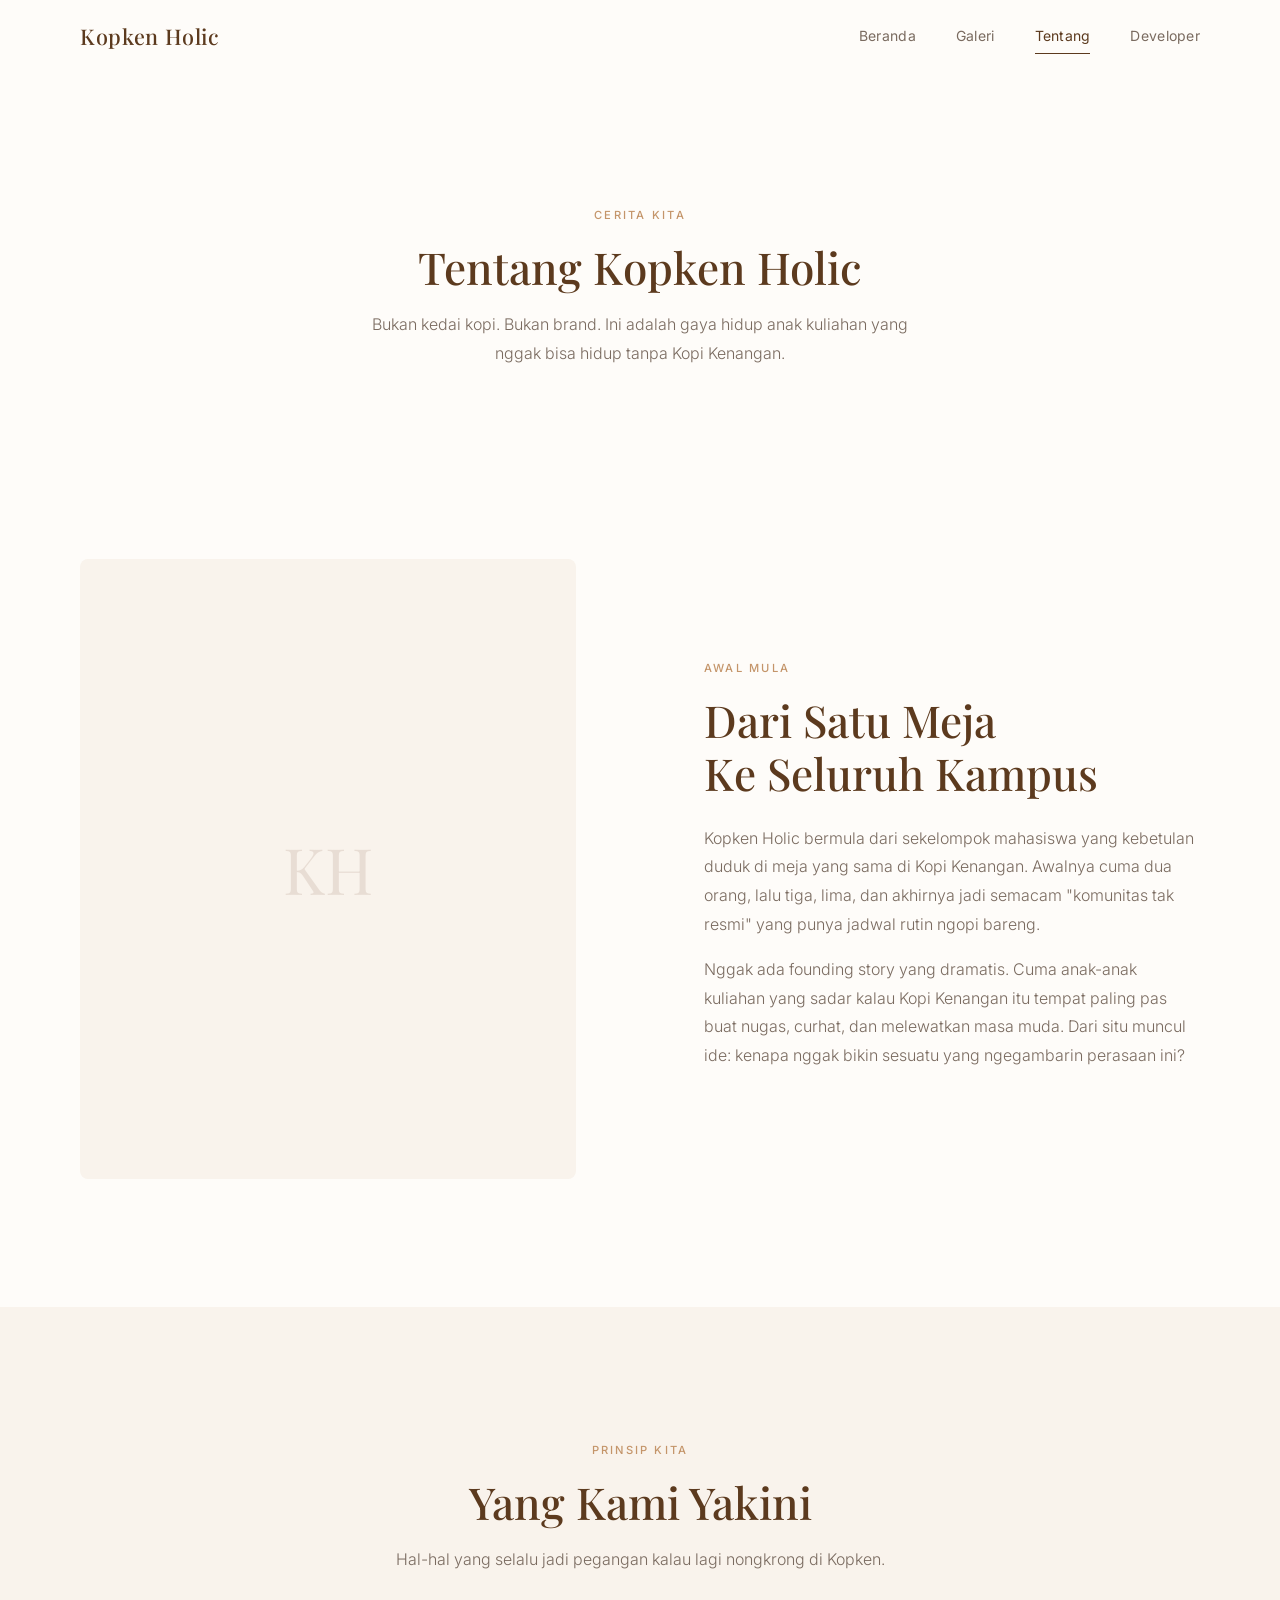
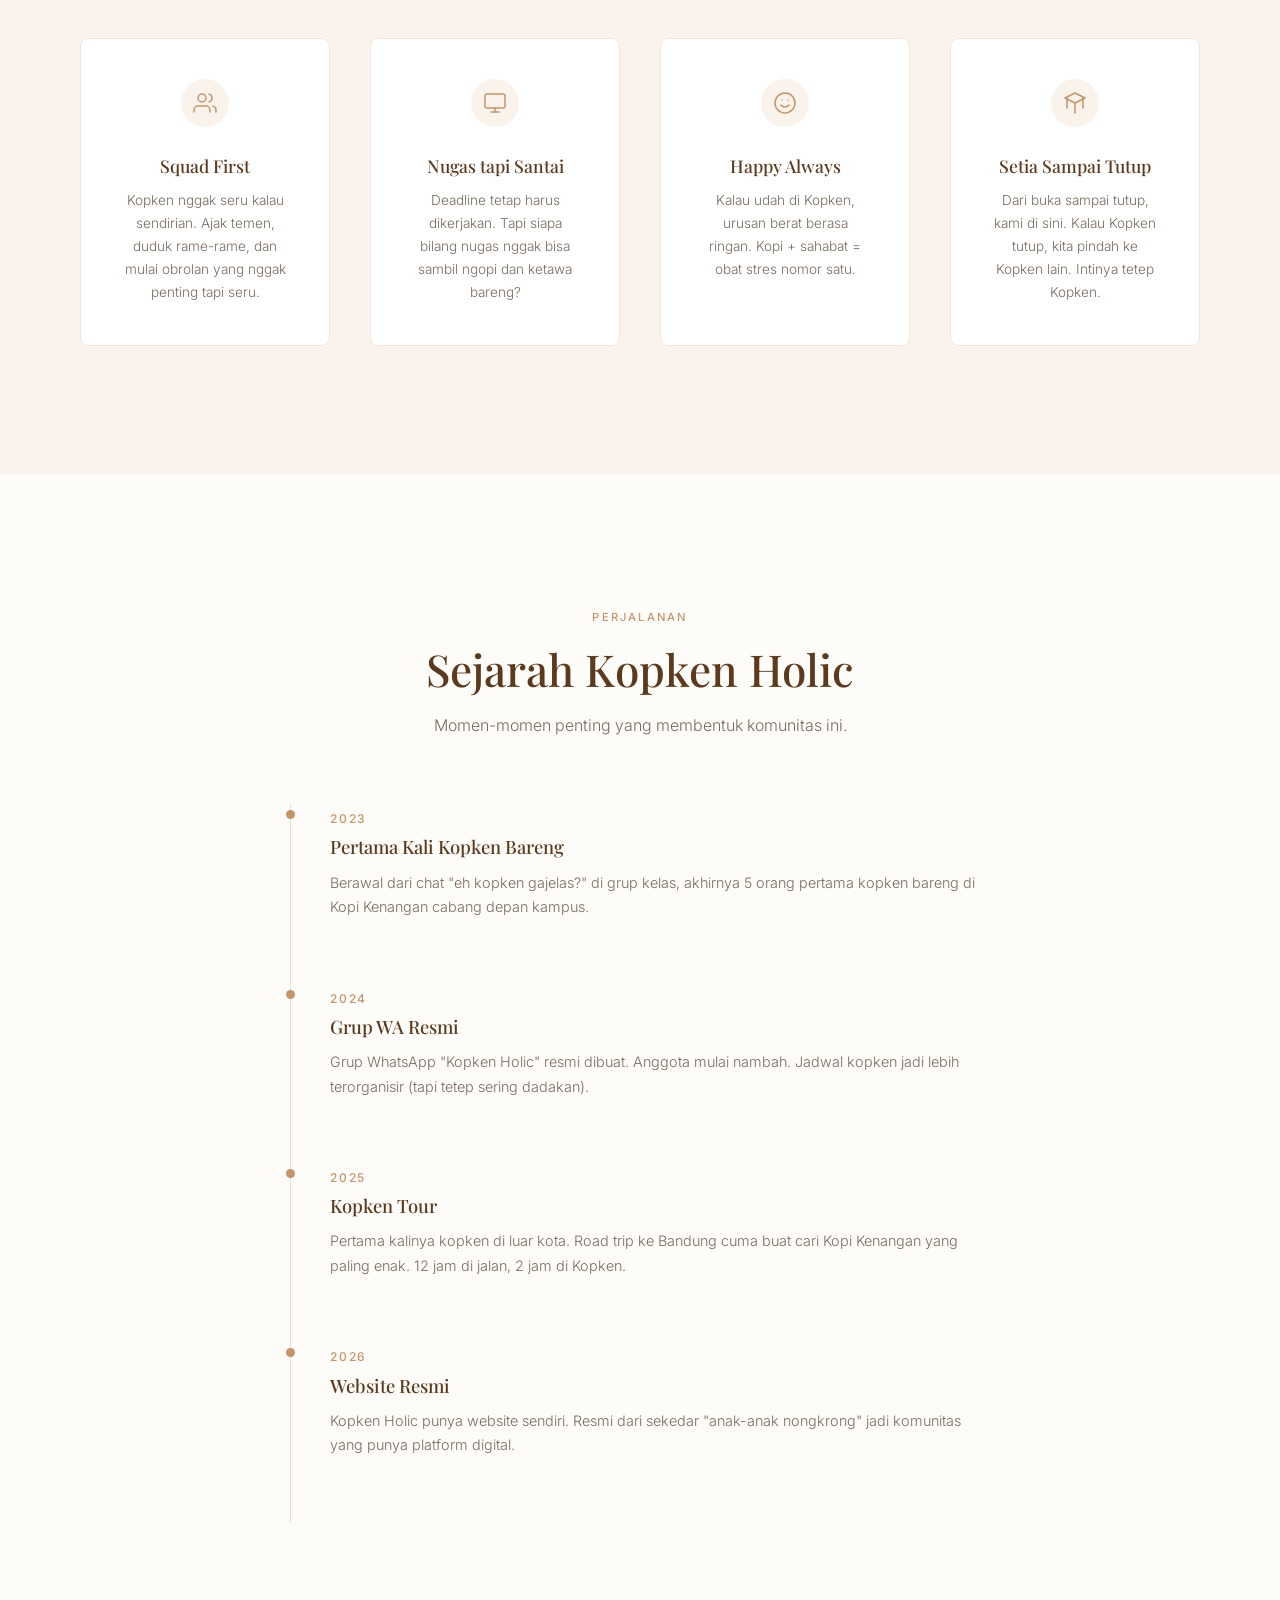
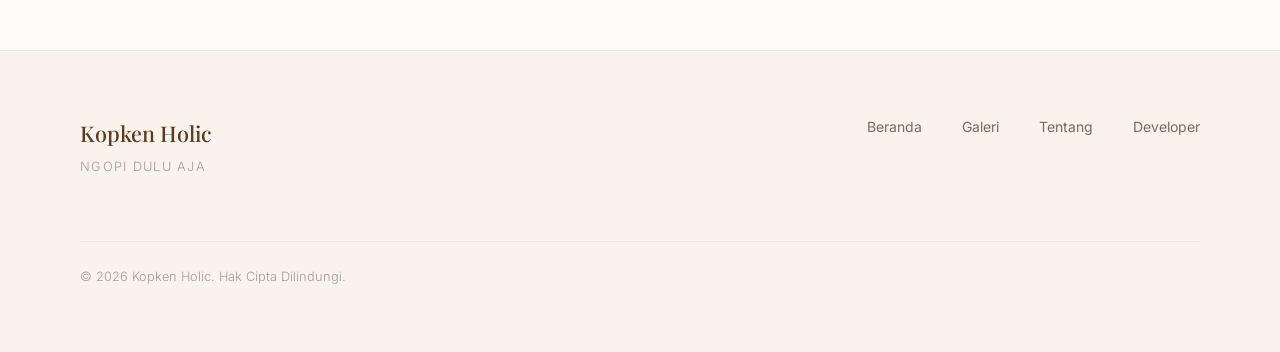
==== pages/about.html @ f73a63c1 "Masih Ksongan" ====
<!DOCTYPE html>
<html lang="id">
<head>
  <meta charset="UTF-8">
  <meta name="viewport" content="width=device-width, initial-scale=1.0">
  <title>Tentang Kami - Kopken Holic</title>
  <link rel="preconnect" href="https://fonts.googleapis.com">
  <link rel="preconnect" href="https://fonts.gstatic.com" crossorigin>
  <link href="https://fonts.googleapis.com/css2?family=Playfair+Display:ital,wght@0,400;0,500;0,600;0,700;1,400&family=Inter:wght@300;400;500;600&display=swap" rel="stylesheet">
  <link rel="stylesheet" href="../css/style.css">
</head>
<body>

  <!-- Navigation -->
  <header id="navbar" class="navbar">
    <div class="nav-container">
      <a href="../index.html" class="nav-logo">Kopken Holic</a>
      <button class="nav-toggle" id="navToggle" aria-label="Menu">
        <span></span>
        <span></span>
        <span></span>
      </button>
      <nav class="nav-menu" id="navMenu">
        <a href="../index.html" class="nav-link">Beranda</a>
        <a href="gallery.html" class="nav-link">Galeri</a>
        <a href="about.html" class="nav-link active">Tentang</a>
        <a href="developer.html" class="nav-link">Developer</a>
      </nav>
    </div>
  </header>

  <!-- Page Hero -->
  <section class="page-hero">
    <span class="section-label">Cerita Kita</span>
    <h1 class="section-title">Tentang Kopken Holic</h1>
    <p class="section-desc">Bukan kedai kopi. Bukan brand. Ini adalah gaya hidup anak kuliahan yang nggak bisa hidup tanpa Kopi Kenangan.</p>
  </section>

  <!-- About Intro -->
  <section class="section-container">
    <div class="about-intro reveal">
      <div class="about-intro-image">
        <div class="about-intro-image-placeholder">KH</div>
      </div>
      <div class="about-intro-text">
        <span class="section-label">Awal Mula</span>
        <h2 class="section-title">Dari Satu Meja<br>Ke Seluruh Kampus</h2>
        <p>Kopken Holic bermula dari sekelompok mahasiswa yang kebetulan duduk di meja yang sama di Kopi Kenangan. Awalnya cuma dua orang, lalu tiga, lima, dan akhirnya jadi semacam "komunitas tak resmi" yang punya jadwal rutin ngopi bareng.</p>
        <p>Nggak ada founding story yang dramatis. Cuma anak-anak kuliahan yang sadar kalau Kopi Kenangan itu tempat paling pas buat nugas, curhat, dan melewatkan masa muda. Dari situ muncul ide: kenapa nggak bikin sesuatu yang ngegambarin perasaan ini?</p>
      </div>
    </div>
  </section>

  <!-- Values Section -->
  <section class="section-container" style="background-color: var(--color-bg-warm); margin: 0; max-width: 100%; padding-left: 0; padding-right: 0;">
    <div style="max-width: var(--max-width); margin: 0 auto; padding: 0 var(--space-lg);">
      <div class="section-header">
        <span class="section-label">Prinsip Kita</span>
        <h2 class="section-title">Yang Kami Yakini</h2>
        <p class="section-desc">Hal-hal yang selalu jadi pegangan kalau lagi nongkrong di Kopken.</p>
      </div>
      <div class="values-grid">
        <div class="value-card reveal">
          <div class="value-card-icon">
            <svg width="24" height="24" viewBox="0 0 24 24" fill="none" stroke="currentColor" stroke-width="1.5" stroke-linecap="round" stroke-linejoin="round">
              <path d="M17 21v-2a4 4 0 0 0-4-4H5a4 4 0 0 0-4 4v2"/>
              <circle cx="9" cy="7" r="4"/>
              <path d="M23 21v-2a4 4 0 0 0-3-3.87"/>
              <path d="M16 3.13a4 4 0 0 1 0 7.75"/>
            </svg>
          </div>
          <h4>Squad First</h4>
          <p>Kopken nggak seru kalau sendirian. Ajak temen, duduk rame-rame, dan mulai obrolan yang nggak penting tapi seru.</p>
        </div>
        <div class="value-card reveal reveal-delay-1">
          <div class="value-card-icon">
            <svg width="24" height="24" viewBox="0 0 24 24" fill="none" stroke="currentColor" stroke-width="1.5" stroke-linecap="round" stroke-linejoin="round">
              <rect x="2" y="3" width="20" height="14" rx="2" ry="2"/>
              <line x1="8" y1="21" x2="16" y2="21"/>
              <line x1="12" y1="17" x2="12" y2="21"/>
            </svg>
          </div>
          <h4>Nugas tapi Santai</h4>
          <p>Deadline tetap harus dikerjakan. Tapi siapa bilang nugas nggak bisa sambil ngopi dan ketawa bareng?</p>
        </div>
        <div class="value-card reveal reveal-delay-2">
          <div class="value-card-icon">
            <svg width="24" height="24" viewBox="0 0 24 24" fill="none" stroke="currentColor" stroke-width="1.5" stroke-linecap="round" stroke-linejoin="round">
              <path d="M12 22c5.523 0 10-4.477 10-10S17.523 2 12 2 2 6.477 2 12s4.477 10 10 10z"/>
              <path d="M8 14s1.5 2 4 2 4-2 4-2"/>
              <line x1="9" y1="9" x2="9.01" y2="9"/>
              <line x1="15" y1="9" x2="15.01" y2="9"/>
            </svg>
          </div>
          <h4>Happy Always</h4>
          <p>Kalau udah di Kopken, urusan berat berasa ringan. Kopi + sahabat = obat stres nomor satu.</p>
        </div>
        <div class="value-card reveal reveal-delay-3">
          <div class="value-card-icon">
            <svg width="24" height="24" viewBox="0 0 24 24" fill="none" stroke="currentColor" stroke-width="1.5" stroke-linecap="round" stroke-linejoin="round">
              <path d="M12 2L2 7l10 5 10-5-10-5z"/>
              <path d="M12 22V12"/>
              <path d="M20 7v10"/>
              <path d="M4 7v10"/>
            </svg>
          </div>
          <h4>Setia Sampai Tutup</h4>
          <p>Dari buka sampai tutup, kami di sini. Kalau Kopken tutup, kita pindah ke Kopken lain. Intinya tetep Kopken.</p>
        </div>
      </div>
    </div>
  </section>

  <!-- Timeline Section -->
  <section class="section-container">
    <div class="section-header">
      <span class="section-label">Perjalanan</span>
      <h2 class="section-title">Sejarah Kopken Holic</h2>
      <p class="section-desc">Momen-momen penting yang membentuk komunitas ini.</p>
    </div>
    <div class="timeline">
      <div class="timeline-item reveal">
        <span class="timeline-year">2023</span>
        <h4 class="timeline-title">Pertama Kali Kopken Bareng</h4>
        <p class="timeline-desc">Berawal dari chat "eh kopken gajelas?" di grup kelas, akhirnya 5 orang pertama kopken bareng di Kopi Kenangan cabang depan kampus.</p>
      </div>
      <div class="timeline-item reveal">
        <span class="timeline-year">2024</span>
        <h4 class="timeline-title">Grup WA Resmi</h4>
        <p class="timeline-desc">Grup WhatsApp "Kopken Holic" resmi dibuat. Anggota mulai nambah. Jadwal kopken jadi lebih terorganisir (tapi tetep sering dadakan).</p>
      </div>
      <div class="timeline-item reveal">
        <span class="timeline-year">2025</span>
        <h4 class="timeline-title">Kopken Tour</h4>
        <p class="timeline-desc">Pertama kalinya kopken di luar kota. Road trip ke Bandung cuma buat cari Kopi Kenangan yang paling enak. 12 jam di jalan, 2 jam di Kopken.</p>
      </div>
      <div class="timeline-item reveal">
        <span class="timeline-year">2026</span>
        <h4 class="timeline-title">Website Resmi</h4>
        <p class="timeline-desc">Kopken Holic punya website sendiri. Resmi dari sekedar "anak-anak nongkrong" jadi komunitas yang punya platform digital.</p>
      </div>
    </div>
  </section>

  <!-- Footer -->
  <footer class="footer">
    <div class="footer-container">
      <div class="footer-top">
        <div class="footer-brand">
          <h3 class="footer-logo">Kopken Holic</h3>
          <p class="footer-tagline">Ngopi Dulu Aja</p>
        </div>
        <div class="footer-links">
          <a href="../index.html">Beranda</a>
          <a href="gallery.html">Galeri</a>
          <a href="about.html">Tentang</a>
          <a href="developer.html">Developer</a>
        </div>
      </div>
      <div class="footer-bottom">
        <p>&copy; 2026 Kopken Holic. Hak Cipta Dilindungi.</p>
      </div>
    </div>
  </footer>

  <script src="../js/main.js"></script>
</body>
</html>
---- css/style.css ----
/* ========================================
   Kopken Holic - Stylesheet
   ======================================== */

/* Reset & Base */
*, *::before, *::after {
  margin: 0;
  padding: 0;
  box-sizing: border-box;
}

:root {
  --color-bg: #FEFCF9;
  --color-bg-warm: #F9F3EC;
  --color-bg-card: #FFFFFF;
  --color-primary: #5C3A1E;
  --color-primary-light: #7A5230;
  --color-secondary: #8B6543;
  --color-accent: #C4956A;
  --color-accent-light: #D4AA82;
  --color-text: #3D2B1F;
  --color-text-light: #7A6B60;
  --color-text-muted: #A89B93;
  --color-border: #E8DDD4;
  --color-border-light: #F0E8E0;

  --font-heading: 'Playfair Display', Georgia, serif;
  --font-body: 'Inter', -apple-system, BlinkMacSystemFont, sans-serif;

  --space-xs: 0.5rem;
  --space-sm: 1rem;
  --space-md: 1.5rem;
  --space-lg: 2.5rem;
  --space-xl: 4rem;
  --space-2xl: 6rem;
  --space-3xl: 8rem;

  --max-width: 1200px;
  --nav-height: 72px;

  --transition: 0.3s cubic-bezier(0.4, 0, 0.2, 1);
}

html {
  scroll-behavior: smooth;
  font-size: 16px;
}

body {
  font-family: var(--font-body);
  background-color: var(--color-bg);
  color: var(--color-text);
  line-height: 1.7;
  overflow-x: hidden;
  -webkit-font-smoothing: antialiased;
  -moz-osx-font-smoothing: grayscale;
}

a {
  text-decoration: none;
  color: inherit;
}

img {
  max-width: 100%;
  display: block;
}

/* ========================================
   Splash Screen
   ======================================== */
.splash {
  position: fixed;
  top: 0;
  left: 0;
  width: 100%;
  height: 100%;
  background-color: var(--color-primary);
  display: flex;
  align-items: center;
  justify-content: center;
  z-index: 10000;
  transition: opacity 0.8s ease, visibility 0.8s ease;
}

.splash.hidden {
  opacity: 0;
  visibility: hidden;
  pointer-events: none;
}

.splash-content {
  text-align: center;
  color: var(--color-bg);
}

.splash-line {
  width: 60px;
  height: 1px;
  background-color: var(--color-accent);
  margin: 0 auto;
  opacity: 0;
  transform: scaleX(0);
  transition: opacity 0.6s ease 0.3s, transform 0.6s ease 0.3s;
}

.splash.animate .splash-line {
  opacity: 1;
  transform: scaleX(1);
}

.splash-title {
  font-family: var(--font-heading);
  font-size: 3rem;
  font-weight: 500;
  letter-spacing: 0.08em;
  margin: 1.5rem 0 0.5rem;
  opacity: 0;
  transform: translateY(10px);
  transition: opacity 0.6s ease 0.1s, transform 0.6s ease 0.1s;
}

.splash.animate .splash-title {
  opacity: 1;
  transform: translateY(0);
}

.splash-tagline {
  font-family: var(--font-body);
  font-size: 0.85rem;
  font-weight: 300;
  letter-spacing: 0.25em;
  text-transform: uppercase;
  color: var(--color-accent-light);
  opacity: 0;
  transition: opacity 0.6s ease 0.5s;
}

.splash.animate .splash-tagline {
  opacity: 1;
}

/* ========================================
   Navigation
   ======================================== */
.navbar {
  position: fixed;
  top: 0;
  left: 0;
  width: 100%;
  height: var(--nav-height);
  z-index: 1000;
  transition: background-color var(--transition), box-shadow var(--transition);
}

.navbar.scrolled {
  background-color: rgba(254, 252, 249, 0.95);
  backdrop-filter: blur(20px);
  -webkit-backdrop-filter: blur(20px);
  box-shadow: 0 1px 0 var(--color-border-light);
}

.nav-container {
  max-width: var(--max-width);
  margin: 0 auto;
  padding: 0 var(--space-lg);
  height: 100%;
  display: flex;
  align-items: center;
  justify-content: space-between;
}

.nav-logo {
  font-family: var(--font-heading);
  font-size: 1.35rem;
  font-weight: 500;
  color: var(--color-primary);
  letter-spacing: 0.03em;
  transition: color var(--transition);
}

.nav-menu {
  display: flex;
  align-items: center;
  gap: var(--space-lg);
}

.nav-link {
  font-size: 0.875rem;
  font-weight: 400;
  color: var(--color-text-light);
  letter-spacing: 0.02em;
  position: relative;
  padding: 0.25rem 0;
  transition: color var(--transition);
}

.nav-link::after {
  content: '';
  position: absolute;
  bottom: -2px;
  left: 0;
  width: 0;
  height: 1px;
  background-color: var(--color-primary);
  transition: width var(--transition);
}

.nav-link:hover,
.nav-link.active {
  color: var(--color-primary);
}

.nav-link:hover::after,
.nav-link.active::after {
  width: 100%;
}

.nav-toggle {
  display: none;
  flex-direction: column;
  gap: 5px;
  background: none;
  border: none;
  cursor: pointer;
  padding: 4px;
}

.nav-toggle span {
  display: block;
  width: 22px;
  height: 1.5px;
  background-color: var(--color-primary);
  transition: transform var(--transition), opacity var(--transition);
}

.nav-toggle.active span:nth-child(1) {
  transform: translateY(6.5px) rotate(45deg);
}

.nav-toggle.active span:nth-child(2) {
  opacity: 0;
}

.nav-toggle.active span:nth-child(3) {
  transform: translateY(-6.5px) rotate(-45deg);
}

/* ========================================
   Hero Section
   ======================================== */
.hero {
  min-height: 100vh;
  display: flex;
  align-items: center;
  position: relative;
  overflow: hidden;
  padding-top: var(--nav-height);
}

.hero-particles {
  position: absolute;
  inset: 0;
  pointer-events: none;
  z-index: 1;
}

.particle {
  position: absolute;
  width: 4px;
  height: 4px;
  border-radius: 50%;
  background-color: var(--color-accent);
  opacity: 0;
  animation: particleFloat 8s infinite ease-in-out;
}

.particle:nth-child(1) { left: 10%; top: 20%; animation-delay: 0s; }
.particle:nth-child(2) { left: 25%; top: 70%; animation-delay: 1.5s; }
.particle:nth-child(3) { left: 55%; top: 15%; animation-delay: 3s; }
.particle:nth-child(4) { left: 75%; top: 60%; animation-delay: 4.5s; }
.particle:nth-child(5) { left: 85%; top: 30%; animation-delay: 6s; }
.particle:nth-child(6) { left: 40%; top: 80%; animation-delay: 7.5s; }

@keyframes particleFloat {
  0%, 100% { opacity: 0; transform: translateY(0) scale(1); }
  25% { opacity: 0.4; }
  50% { opacity: 0.2; transform: translateY(-40px) scale(1.5); }
  75% { opacity: 0.4; }
}

.hero-container {
  max-width: var(--max-width);
  margin: 0 auto;
  padding: var(--space-3xl) var(--space-lg);
  position: relative;
  z-index: 2;
  display: grid;
  grid-template-columns: 1fr 1fr;
  gap: var(--space-xl);
  align-items: center;
}

.hero-content {
  position: relative;
}

.hero-badge {
  display: inline-block;
  font-size: 0.65rem;
  font-weight: 500;
  letter-spacing: 0.25em;
  text-transform: uppercase;
  color: var(--color-accent);
  border: 1px solid var(--color-accent);
  padding: 0.5rem 1.5rem;
  border-radius: 2rem;
  margin-bottom: var(--space-lg);
  opacity: 0;
  animation: heroFadeUp 0.8s ease forwards;
  animation-delay: 2.4s;
}

.hero-title {
  font-family: var(--font-heading);
  font-weight: 500;
  color: var(--color-primary);
  margin-bottom: var(--space-md);
  line-height: 1.1;
  overflow: hidden;
}

.hero-line {
  display: block;
  opacity: 0;
  transform: translateY(100%);
}

.hero-line-1 {
  font-size: clamp(2rem, 5vw, 3.5rem);
  letter-spacing: 0.02em;
  animation: heroLineUp 0.8s cubic-bezier(0.16, 1, 0.3, 1) forwards;
  animation-delay: 2.5s;
}

.hero-line-2 {
  font-size: clamp(3rem, 7vw, 5.5rem);
  letter-spacing: -0.02em;
  margin: 0.1em 0;
  animation: heroLineUp 0.8s cubic-bezier(0.16, 1, 0.3, 1) forwards;
  animation-delay: 2.7s;
}

.hero-line-2 em {
  font-style: italic;
  background: linear-gradient(135deg, var(--color-accent) 0%, var(--color-primary) 100%);
  -webkit-background-clip: text;
  -webkit-text-fill-color: transparent;
  background-clip: text;
}

.hero-line-3 {
  font-size: clamp(2rem, 5vw, 3.5rem);
  letter-spacing: 0.02em;
  animation: heroLineUp 0.8s cubic-bezier(0.16, 1, 0.3, 1) forwards;
  animation-delay: 2.9s;
}

@keyframes heroLineUp {
  to { opacity: 1; transform: translateY(0); }
}

@keyframes heroFadeUp {
  from { opacity: 0; transform: translateY(12px); }
  to { opacity: 1; transform: translateY(0); }
}

.hero-desc {
  font-size: 1rem;
  font-weight: 300;
  color: var(--color-text-light);
  max-width: 480px;
  line-height: 1.85;
  margin-bottom: var(--space-lg);
  opacity: 0;
  animation: heroFadeUp 0.8s ease forwards;
  animation-delay: 3.2s;
}

.hero-cta {
  display: flex;
  gap: var(--space-sm);
  flex-wrap: wrap;
  opacity: 0;
  animation: heroFadeUp 0.8s ease forwards;
  animation-delay: 3.4s;
}

.btn {
  display: inline-flex;
  align-items: center;
  justify-content: center;
  gap: 0.5rem;
  padding: 0.875rem 2rem;
  font-family: var(--font-body);
  font-size: 0.875rem;
  font-weight: 500;
  letter-spacing: 0.03em;
  border-radius: 4px;
  transition: all var(--transition);
  cursor: pointer;
  border: none;
}

.btn-primary {
  background-color: var(--color-primary);
  color: var(--color-bg);
}

.btn-primary:hover {
  background-color: var(--color-primary-light);
  transform: translateY(-2px);
  box-shadow: 0 8px 30px rgba(92, 58, 30, 0.2);
}

.btn-primary svg {
  transition: transform var(--transition);
}

.btn-primary:hover svg {
  transform: translateX(3px);
}

.btn-outline {
  background-color: transparent;
  color: var(--color-primary);
  border: 1px solid var(--color-border);
}

.btn-outline:hover {
  border-color: var(--color-primary);
  transform: translateY(-2px);
}

.hero-stats {
  display: flex;
  align-items: center;
  gap: var(--space-md);
  margin-top: var(--space-xl);
  padding-top: var(--space-lg);
  border-top: 1px solid var(--color-border-light);
  opacity: 0;
  animation: heroFadeUp 0.8s ease forwards;
  animation-delay: 3.6s;
}

.hero-stat {
  display: flex;
  flex-direction: column;
  gap: 0.15rem;
}

.hero-stat-number {
  font-family: var(--font-heading);
  font-size: 1.5rem;
  font-weight: 500;
  color: var(--color-primary);
}

.hero-stat-label {
  font-size: 0.7rem;
  font-weight: 400;
  color: var(--color-text-muted);
  letter-spacing: 0.05em;
  text-transform: uppercase;
}

.hero-stat-divider {
  width: 1px;
  height: 36px;
  background-color: var(--color-border);
}

/* Hero Visual */
.hero-visual {
  display: flex;
  align-items: center;
  justify-content: center;
  opacity: 0;
  animation: heroVisualIn 1.2s cubic-bezier(0.16, 1, 0.3, 1) forwards;
  animation-delay: 2.6s;
}

@keyframes heroVisualIn {
  from { opacity: 0; transform: scale(0.9) translateY(20px); }
  to { opacity: 1; transform: scale(1) translateY(0); }
}

.hero-cup-wrapper {
  position: relative;
  width: 100%;
  max-width: 340px;
}

.hero-cup-glow {
  position: absolute;
  top: 50%;
  left: 50%;
  width: 280px;
  height: 280px;
  transform: translate(-50%, -50%);
  border-radius: 50%;
  background: radial-gradient(circle, rgba(196, 149, 106, 0.15) 0%, transparent 70%);
  animation: glowPulse 4s ease-in-out infinite;
}

@keyframes glowPulse {
  0%, 100% { transform: translate(-50%, -50%) scale(1); opacity: 0.6; }
  50% { transform: translate(-50%, -50%) scale(1.1); opacity: 1; }
}

.hero-cup-svg {
  width: 100%;
  height: auto;
  position: relative;
  z-index: 2;
  filter: drop-shadow(0 20px 40px rgba(92, 58, 30, 0.1));
}

.hero-cup-ring {
  position: absolute;
  bottom: 8%;
  left: 50%;
  transform: translateX(-50%);
  width: 200px;
  height: 12px;
  border-radius: 50%;
  background: radial-gradient(ellipse, rgba(92, 58, 30, 0.08) 0%, transparent 70%);
}

/* Steam Animation */
.steam {
  animation: steamRise 3s ease-in-out infinite;
}

.steam-1 { animation-delay: 0s; }
.steam-2 { animation-delay: 0.8s; }
.steam-3 { animation-delay: 1.6s; }

@keyframes steamRise {
  0% { opacity: 0; transform: translateY(0); }
  30% { opacity: 0.35; }
  60% { opacity: 0.15; }
  100% { opacity: 0; transform: translateY(-25px); }
}

/* Scroll Indicator */
.hero-scroll {
  position: absolute;
  bottom: 2.5rem;
  left: 50%;
  transform: translateX(-50%);
  display: flex;
  flex-direction: column;
  align-items: center;
  gap: 0.5rem;
  z-index: 3;
  opacity: 0;
  animation: heroFadeUp 0.8s ease forwards;
  animation-delay: 4s;
}

.hero-scroll span {
  font-size: 0.65rem;
  font-weight: 400;
  letter-spacing: 0.2em;
  text-transform: uppercase;
  color: var(--color-text-muted);
}

.hero-scroll-line {
  width: 1px;
  height: 40px;
  background: linear-gradient(to bottom, var(--color-accent), transparent);
  animation: scrollBounce 2s ease-in-out infinite;
}

@keyframes scrollBounce {
  0%, 100% { transform: scaleY(1); opacity: 1; }
  50% { transform: scaleY(0.5); opacity: 0.4; }
}

/* ========================================
   Section Commons
   ======================================== */
.section-container {
  max-width: var(--max-width);
  margin: 0 auto;
  padding: var(--space-3xl) var(--space-lg);
}

.section-header {
  text-align: center;
  max-width: 600px;
  margin: 0 auto var(--space-xl);
}

.section-label {
  display: inline-block;
  font-size: 0.7rem;
  font-weight: 500;
  letter-spacing: 0.2em;
  text-transform: uppercase;
  color: var(--color-accent);
  margin-bottom: var(--space-sm);
}

.section-title {
  font-family: var(--font-heading);
  font-size: clamp(1.75rem, 4vw, 2.75rem);
  font-weight: 500;
  color: var(--color-primary);
  line-height: 1.2;
  margin-bottom: var(--space-sm);
}

.section-desc {
  font-size: 1rem;
  font-weight: 300;
  color: var(--color-text-light);
  line-height: 1.8;
}

/* ========================================
   Signature Menu Section
   ======================================== */
.signature {
  background-color: var(--color-bg-warm);
}

.menu-grid {
  display: grid;
  grid-template-columns: repeat(3, 1fr);
  gap: var(--space-lg);
}

.menu-card {
  background-color: var(--color-bg-card);
  border: 1px solid var(--color-border-light);
  border-radius: 8px;
  padding: var(--space-lg);
  position: relative;
  transition: transform var(--transition), box-shadow var(--transition);
}

.menu-card:hover {
  transform: translateY(-4px);
  box-shadow: 0 20px 60px rgba(92, 58, 30, 0.08);
}

.menu-card-number {
  font-family: var(--font-heading);
  font-size: 3rem;
  font-weight: 500;
  color: var(--color-border-light);
  line-height: 1;
  margin-bottom: var(--space-md);
}

.menu-card-icon {
  color: var(--color-accent);
  margin-bottom: var(--space-md);
}

.menu-card-name {
  font-family: var(--font-heading);
  font-size: 1.35rem;
  font-weight: 500;
  color: var(--color-primary);
  margin-bottom: var(--space-xs);
}

.menu-card-desc {
  font-size: 0.9rem;
  font-weight: 300;
  color: var(--color-text-light);
  line-height: 1.7;
  margin-bottom: var(--space-md);
}

.menu-card-price {
  font-size: 0.95rem;
  font-weight: 500;
  color: var(--color-accent);
  letter-spacing: 0.02em;
}

/* ========================================
   Experience Section
   ======================================== */
.experience-grid {
  display: grid;
  grid-template-columns: 1fr 1fr;
  gap: var(--space-3xl);
  align-items: center;
}

.experience-text .section-label,
.experience-text .section-title {
  text-align: left;
}

.experience-text .section-title {
  margin-bottom: var(--space-md);
}

.experience-text .section-desc {
  font-size: 1rem;
  color: var(--color-text-light);
  line-height: 1.8;
}

.experience-features {
  display: flex;
  flex-direction: column;
  gap: var(--space-lg);
}

.feature-item {
  display: flex;
  gap: var(--space-md);
  align-items: flex-start;
}

.feature-number {
  font-family: var(--font-heading);
  font-size: 1.5rem;
  font-weight: 500;
  color: var(--color-accent);
  min-width: 40px;
  line-height: 1.5;
}

.feature-title {
  font-family: var(--font-heading);
  font-size: 1.1rem;
  font-weight: 500;
  color: var(--color-primary);
  margin-bottom: 0.25rem;
}

.feature-desc {
  font-size: 0.875rem;
  font-weight: 300;
  color: var(--color-text-light);
  line-height: 1.7;
}

/* ========================================
   Quote Section
   ======================================== */
.quote-section {
  background-color: var(--color-primary);
  color: var(--color-bg);
}

.quote {
  text-align: center;
  position: relative;
}

.quote-mark {
  font-family: var(--font-heading);
  font-size: 6rem;
  line-height: 1;
  color: var(--color-accent);
  opacity: 0.4;
  margin-bottom: -2rem;
}

.quote-text {
  font-family: var(--font-heading);
  font-size: clamp(1.25rem, 3vw, 1.75rem);
  font-weight: 400;
  font-style: italic;
  line-height: 1.6;
  color: var(--color-bg);
}

/* ========================================
   Footer
   ======================================== */
.footer {
  background-color: var(--color-bg-warm);
  border-top: 1px solid var(--color-border-light);
}

.footer-container {
  max-width: var(--max-width);
  margin: 0 auto;
  padding: var(--space-xl) var(--space-lg);
}

.footer-top {
  display: flex;
  justify-content: space-between;
  align-items: flex-start;
  margin-bottom: var(--space-xl);
}

.footer-logo {
  font-family: var(--font-heading);
  font-size: 1.35rem;
  font-weight: 500;
  color: var(--color-primary);
  margin-bottom: 0.25rem;
}

.footer-tagline {
  font-size: 0.8rem;
  font-weight: 300;
  color: var(--color-text-muted);
  letter-spacing: 0.1em;
  text-transform: uppercase;
}

.footer-links {
  display: flex;
  gap: var(--space-lg);
}

.footer-links a {
  font-size: 0.875rem;
  font-weight: 400;
  color: var(--color-text-light);
  transition: color var(--transition);
}

.footer-links a:hover {
  color: var(--color-primary);
}

.footer-bottom {
  padding-top: var(--space-md);
  border-top: 1px solid var(--color-border-light);
}

.footer-bottom p {
  font-size: 0.8rem;
  color: var(--color-text-muted);
  font-weight: 300;
}

/* ========================================
   Scroll Animations
   ======================================== */
.reveal {
  opacity: 0;
  transform: translateY(30px);
  transition: opacity 0.7s ease, transform 0.7s ease;
}

.reveal.visible {
  opacity: 1;
  transform: translateY(0);
}

.reveal-delay-1 { transition-delay: 0.1s; }
.reveal-delay-2 { transition-delay: 0.2s; }
.reveal-delay-3 { transition-delay: 0.3s; }

/* ========================================
   About Page
   ======================================== */
.page-hero {
  padding: calc(var(--nav-height) + var(--space-3xl)) var(--space-lg) var(--space-xl);
  text-align: center;
}

.page-hero .section-label {
  margin-bottom: var(--space-sm);
}

.page-hero .section-title {
  margin-bottom: var(--space-sm);
}

.page-hero .section-desc {
  max-width: 560px;
  margin: 0 auto;
}

.about-intro {
  display: grid;
  grid-template-columns: 1fr 1fr;
  gap: var(--space-3xl);
  align-items: center;
}

.about-intro-image {
  aspect-ratio: 4/5;
  background-color: var(--color-bg-warm);
  border-radius: 8px;
  overflow: hidden;
  position: relative;
}

.about-intro-image-placeholder {
  width: 100%;
  height: 100%;
  display: flex;
  align-items: center;
  justify-content: center;
  font-family: var(--font-heading);
  font-size: 4rem;
  color: var(--color-border);
}

.about-intro-text .section-label {
  text-align: left;
}

.about-intro-text .section-title {
  text-align: left;
  margin-bottom: var(--space-md);
}

.about-intro-text p {
  font-size: 1rem;
  font-weight: 300;
  color: var(--color-text-light);
  line-height: 1.8;
  margin-bottom: var(--space-sm);
}

.values-grid {
  display: grid;
  grid-template-columns: repeat(4, 1fr);
  gap: var(--space-lg);
}

.value-card {
  text-align: center;
  padding: var(--space-lg);
  border: 1px solid var(--color-border-light);
  border-radius: 8px;
  background-color: var(--color-bg-card);
}

.value-card-icon {
  width: 48px;
  height: 48px;
  margin: 0 auto var(--space-md);
  display: flex;
  align-items: center;
  justify-content: center;
  border-radius: 50%;
  background-color: var(--color-bg-warm);
  color: var(--color-accent);
}

.value-card h4 {
  font-family: var(--font-heading);
  font-size: 1.1rem;
  font-weight: 500;
  color: var(--color-primary);
  margin-bottom: 0.5rem;
}

.value-card p {
  font-size: 0.85rem;
  font-weight: 300;
  color: var(--color-text-light);
  line-height: 1.7;
}

.timeline {
  max-width: 700px;
  margin: 0 auto;
  position: relative;
}

.timeline::before {
  content: '';
  position: absolute;
  left: 0;
  top: 0;
  bottom: 0;
  width: 1px;
  background-color: var(--color-border);
}

.timeline-item {
  padding-left: var(--space-lg);
  padding-bottom: var(--space-xl);
  position: relative;
}

.timeline-item::before {
  content: '';
  position: absolute;
  left: -4px;
  top: 6px;
  width: 9px;
  height: 9px;
  border-radius: 50%;
  background-color: var(--color-accent);
}

.timeline-year {
  font-size: 0.75rem;
  font-weight: 500;
  letter-spacing: 0.15em;
  text-transform: uppercase;
  color: var(--color-accent);
  margin-bottom: 0.5rem;
}

.timeline-title {
  font-family: var(--font-heading);
  font-size: 1.15rem;
  font-weight: 500;
  color: var(--color-primary);
  margin-bottom: 0.5rem;
}

.timeline-desc {
  font-size: 0.9rem;
  font-weight: 300;
  color: var(--color-text-light);
  line-height: 1.7;
}

/* ========================================
   Gallery Page
   ======================================== */
.gallery-filter {
  display: flex;
  justify-content: center;
  gap: var(--space-xs);
  margin-bottom: var(--space-xl);
  flex-wrap: wrap;
}

.filter-btn {
  padding: 0.5rem 1.5rem;
  font-family: var(--font-body);
  font-size: 0.8rem;
  font-weight: 400;
  color: var(--color-text-light);
  background: none;
  border: 1px solid var(--color-border);
  border-radius: 2rem;
  cursor: pointer;
  transition: all var(--transition);
  letter-spacing: 0.02em;
}

.filter-btn:hover,
.filter-btn.active {
  background-color: var(--color-primary);
  color: var(--color-bg);
  border-color: var(--color-primary);
}

.gallery-grid {
  display: grid;
  grid-template-columns: repeat(3, 1fr);
  gap: var(--space-md);
}

.gallery-item {
  aspect-ratio: 1;
  border-radius: 8px;
  overflow: hidden;
  position: relative;
  background-color: var(--color-bg-warm);
  cursor: pointer;
  transition: transform var(--transition);
}

.gallery-item:hover {
  transform: scale(1.02);
}

.gallery-item-placeholder {
  width: 100%;
  height: 100%;
  display: flex;
  flex-direction: column;
  align-items: center;
  justify-content: center;
  gap: 0.5rem;
  color: var(--color-border);
  font-size: 0.8rem;
  font-weight: 300;
  letter-spacing: 0.05em;
}

.gallery-item-placeholder svg {
  width: 32px;
  height: 32px;
  opacity: 0.5;
}

.gallery-item-overlay {
  position: absolute;
  bottom: 0;
  left: 0;
  right: 0;
  padding: var(--space-md);
  background: linear-gradient(transparent, rgba(61, 43, 31, 0.85));
  color: var(--color-bg);
  transform: translateY(100%);
  transition: transform var(--transition);
}

.gallery-item:hover .gallery-item-overlay {
  transform: translateY(0);
}

.gallery-item-overlay h4 {
  font-family: var(--font-heading);
  font-size: 1rem;
  font-weight: 500;
  margin-bottom: 0.25rem;
}

.gallery-item-overlay p {
  font-size: 0.8rem;
  font-weight: 300;
  opacity: 0.8;
}

/* ========================================
   Developer Page
   ======================================== */
.dev-profile {
  display: grid;
  grid-template-columns: 300px 1fr;
  gap: var(--space-3xl);
  align-items: start;
}

.dev-avatar {
  aspect-ratio: 1;
  border-radius: 8px;
  overflow: hidden;
  background-color: var(--color-bg-warm);
  position: relative;
}

.dev-avatar-placeholder {
  width: 100%;
  height: 100%;
  display: flex;
  flex-direction: column;
  align-items: center;
  justify-content: center;
  gap: 0.5rem;
  color: var(--color-border);
}

.dev-avatar-placeholder svg {
  width: 64px;
  height: 64px;
  opacity: 0.4;
}

.dev-avatar-placeholder span {
  font-size: 0.8rem;
  font-weight: 300;
}

.dev-info {
  padding-top: var(--space-sm);
}

.dev-name {
  font-family: var(--font-heading);
  font-size: 2rem;
  font-weight: 500;
  color: var(--color-primary);
  margin-bottom: 0.25rem;
}

.dev-role {
  font-size: 0.85rem;
  font-weight: 400;
  color: var(--color-accent);
  letter-spacing: 0.08em;
  text-transform: uppercase;
  margin-bottom: var(--space-md);
}

.dev-bio {
  font-size: 1rem;
  font-weight: 300;
  color: var(--color-text-light);
  line-height: 1.8;
  margin-bottom: var(--space-lg);
}

.dev-stats {
  display: grid;
  grid-template-columns: repeat(3, 1fr);
  gap: var(--space-md);
  margin-bottom: var(--space-lg);
  padding: var(--space-lg);
  background-color: var(--color-bg-warm);
  border-radius: 8px;
}

.stat-item {
  text-align: center;
}

.stat-value {
  font-family: var(--font-heading);
  font-size: 1.75rem;
  font-weight: 500;
  color: var(--color-primary);
  margin-bottom: 0.25rem;
}

.stat-label {
  font-size: 0.75rem;
  font-weight: 400;
  color: var(--color-text-muted);
  letter-spacing: 0.08em;
  text-transform: uppercase;
}

.dev-links {
  display: flex;
  gap: var(--space-sm);
}

.dev-link {
  display: inline-flex;
  align-items: center;
  gap: 0.5rem;
  padding: 0.625rem 1.25rem;
  font-size: 0.8rem;
  font-weight: 400;
  color: var(--color-text-light);
  border: 1px solid var(--color-border);
  border-radius: 4px;
  transition: all var(--transition);
}

.dev-link:hover {
  border-color: var(--color-primary);
  color: var(--color-primary);
}

.dev-link svg {
  width: 16px;
  height: 16px;
}

.dev-skills {
  margin-top: var(--space-xl);
}

.dev-skills h3 {
  font-family: var(--font-heading);
  font-size: 1.25rem;
  font-weight: 500;
  color: var(--color-primary);
  margin-bottom: var(--space-md);
}

.skills-grid {
  display: grid;
  grid-template-columns: repeat(2, 1fr);
  gap: var(--space-sm);
}

.skill-item {
  display: flex;
  align-items: center;
  gap: 0.75rem;
  padding: 0.75rem 1rem;
  background-color: var(--color-bg-warm);
  border-radius: 4px;
  font-size: 0.875rem;
  color: var(--color-text);
}

.skill-dot {
  width: 6px;
  height: 6px;
  border-radius: 50%;
  background-color: var(--color-accent);
  flex-shrink: 0;
}

/* ========================================
   Responsive Design
   ======================================== */
@media (max-width: 1024px) {
  .hero-container {
    gap: var(--space-lg);
  }

  .hero-cup-wrapper {
    max-width: 280px;
  }

  .menu-grid {
    grid-template-columns: repeat(2, 1fr);
  }

  .experience-grid {
    gap: var(--space-xl);
  }

  .values-grid {
    grid-template-columns: repeat(2, 1fr);
  }

  .gallery-grid {
    grid-template-columns: repeat(2, 1fr);
  }

  .dev-profile {
    grid-template-columns: 240px 1fr;
    gap: var(--space-xl);
  }
}

@media (max-width: 768px) {
  :root {
    --space-lg: 2rem;
    --space-xl: 3rem;
    --space-2xl: 4rem;
    --space-3xl: 5rem;
  }

  .nav-toggle {
    display: flex;
  }

  .nav-menu {
    position: fixed;
    top: var(--nav-height);
    left: 0;
    width: 100%;
    background-color: var(--color-bg);
    flex-direction: column;
    padding: var(--space-lg);
    gap: 0;
    border-bottom: 1px solid var(--color-border-light);
    transform: translateY(-100%);
    opacity: 0;
    visibility: hidden;
    transition: transform var(--transition), opacity var(--transition), visibility var(--transition);
  }

  .nav-menu.open {
    transform: translateY(0);
    opacity: 1;
    visibility: visible;
  }

  .nav-link {
    display: block;
    padding: 0.75rem 0;
    border-bottom: 1px solid var(--color-border-light);
    width: 100%;
  }

  .nav-link::after {
    display: none;
  }

  .hero-container {
    grid-template-columns: 1fr;
    text-align: center;
    padding-top: var(--space-xl);
    padding-bottom: var(--space-xl);
    gap: var(--space-xl);
  }

  .hero-content {
    order: 2;
  }

  .hero-visual {
    order: 1;
  }

  .hero-cup-wrapper {
    max-width: 220px;
  }

  .hero-desc {
    margin-left: auto;
    margin-right: auto;
  }

  .hero-cta {
    justify-content: center;
  }

  .hero-stats {
    justify-content: center;
  }

  .hero-scroll {
    display: none;
  }

  .menu-grid {
    grid-template-columns: 1fr;
  }

  .experience-grid {
    grid-template-columns: 1fr;
    gap: var(--space-xl);
  }

  .experience-text .section-label,
  .experience-text .section-title {
    text-align: center;
  }

  .experience-text .section-desc {
    text-align: center;
  }

  .values-grid {
    grid-template-columns: 1fr;
  }

  .about-intro {
    grid-template-columns: 1fr;
    gap: var(--space-xl);
  }

  .about-intro-text .section-label,
  .about-intro-text .section-title {
    text-align: center;
  }

  .about-intro-text p {
    text-align: center;
  }

  .gallery-grid {
    grid-template-columns: repeat(2, 1fr);
    gap: var(--space-sm);
  }

  .dev-profile {
    grid-template-columns: 1fr;
    gap: var(--space-xl);
    text-align: center;
  }

  .dev-avatar {
    max-width: 200px;
    margin: 0 auto;
  }

  .dev-links {
    justify-content: center;
    flex-wrap: wrap;
  }

  .dev-skills {
    text-align: left;
  }

  .footer-top {
    flex-direction: column;
    gap: var(--space-lg);
    align-items: center;
    text-align: center;
  }

  .footer-links {
    flex-wrap: wrap;
    justify-content: center;
    gap: var(--space-md);
  }

  .footer-bottom {
    text-align: center;
  }
}

@media (max-width: 480px) {
  :root {
    --space-lg: 1.5rem;
    --space-xl: 2.5rem;
    --space-3xl: 4rem;
  }

  .hero-cup-wrapper {
    max-width: 180px;
  }

  .hero-stats {
    flex-direction: column;
    gap: var(--space-sm);
  }

  .hero-stat-divider {
    width: 36px;
    height: 1px;
  }

  .hero-cta {
    flex-direction: column;
  }

  .btn {
    width: 100%;
    text-align: center;
  }

  .gallery-grid {
    grid-template-columns: 1fr;
  }

  .dev-stats {
    grid-template-columns: 1fr;
    gap: var(--space-sm);
  }

  .skills-grid {
    grid-template-columns: 1fr;
  }
}
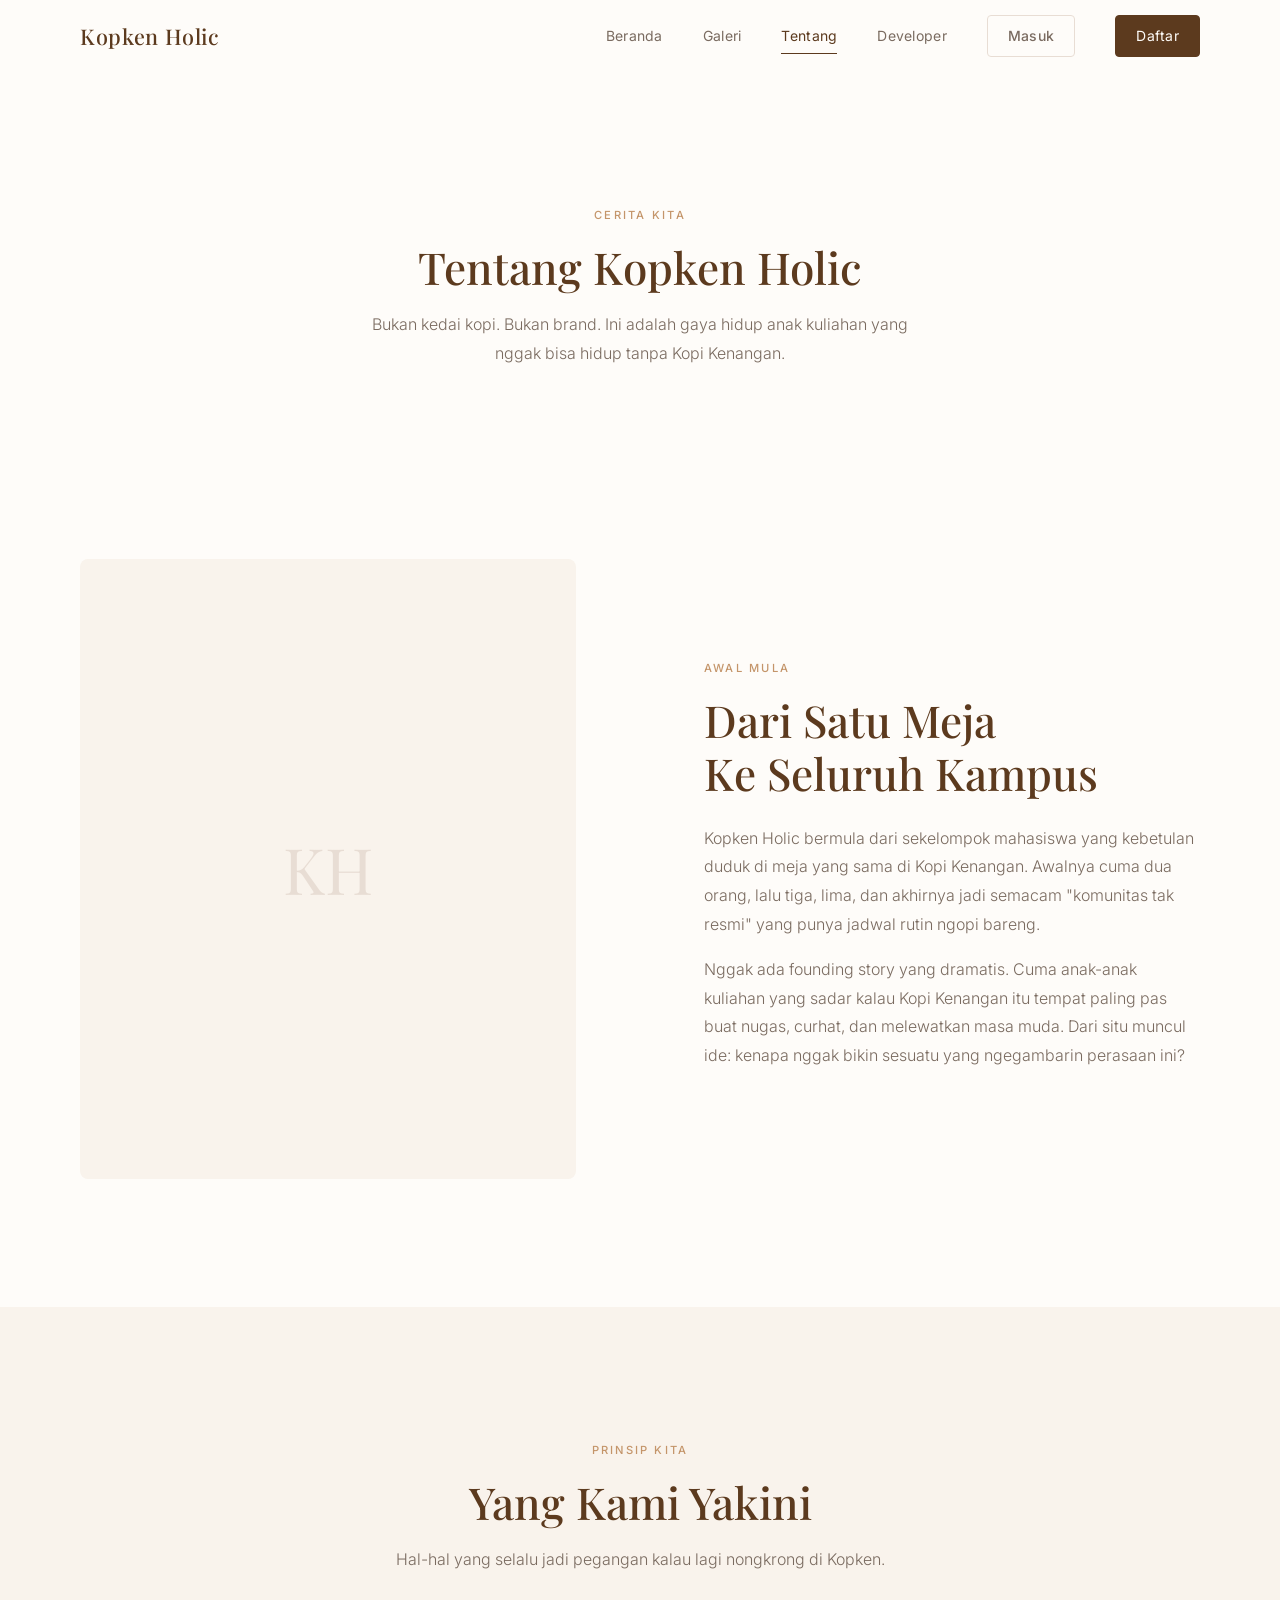
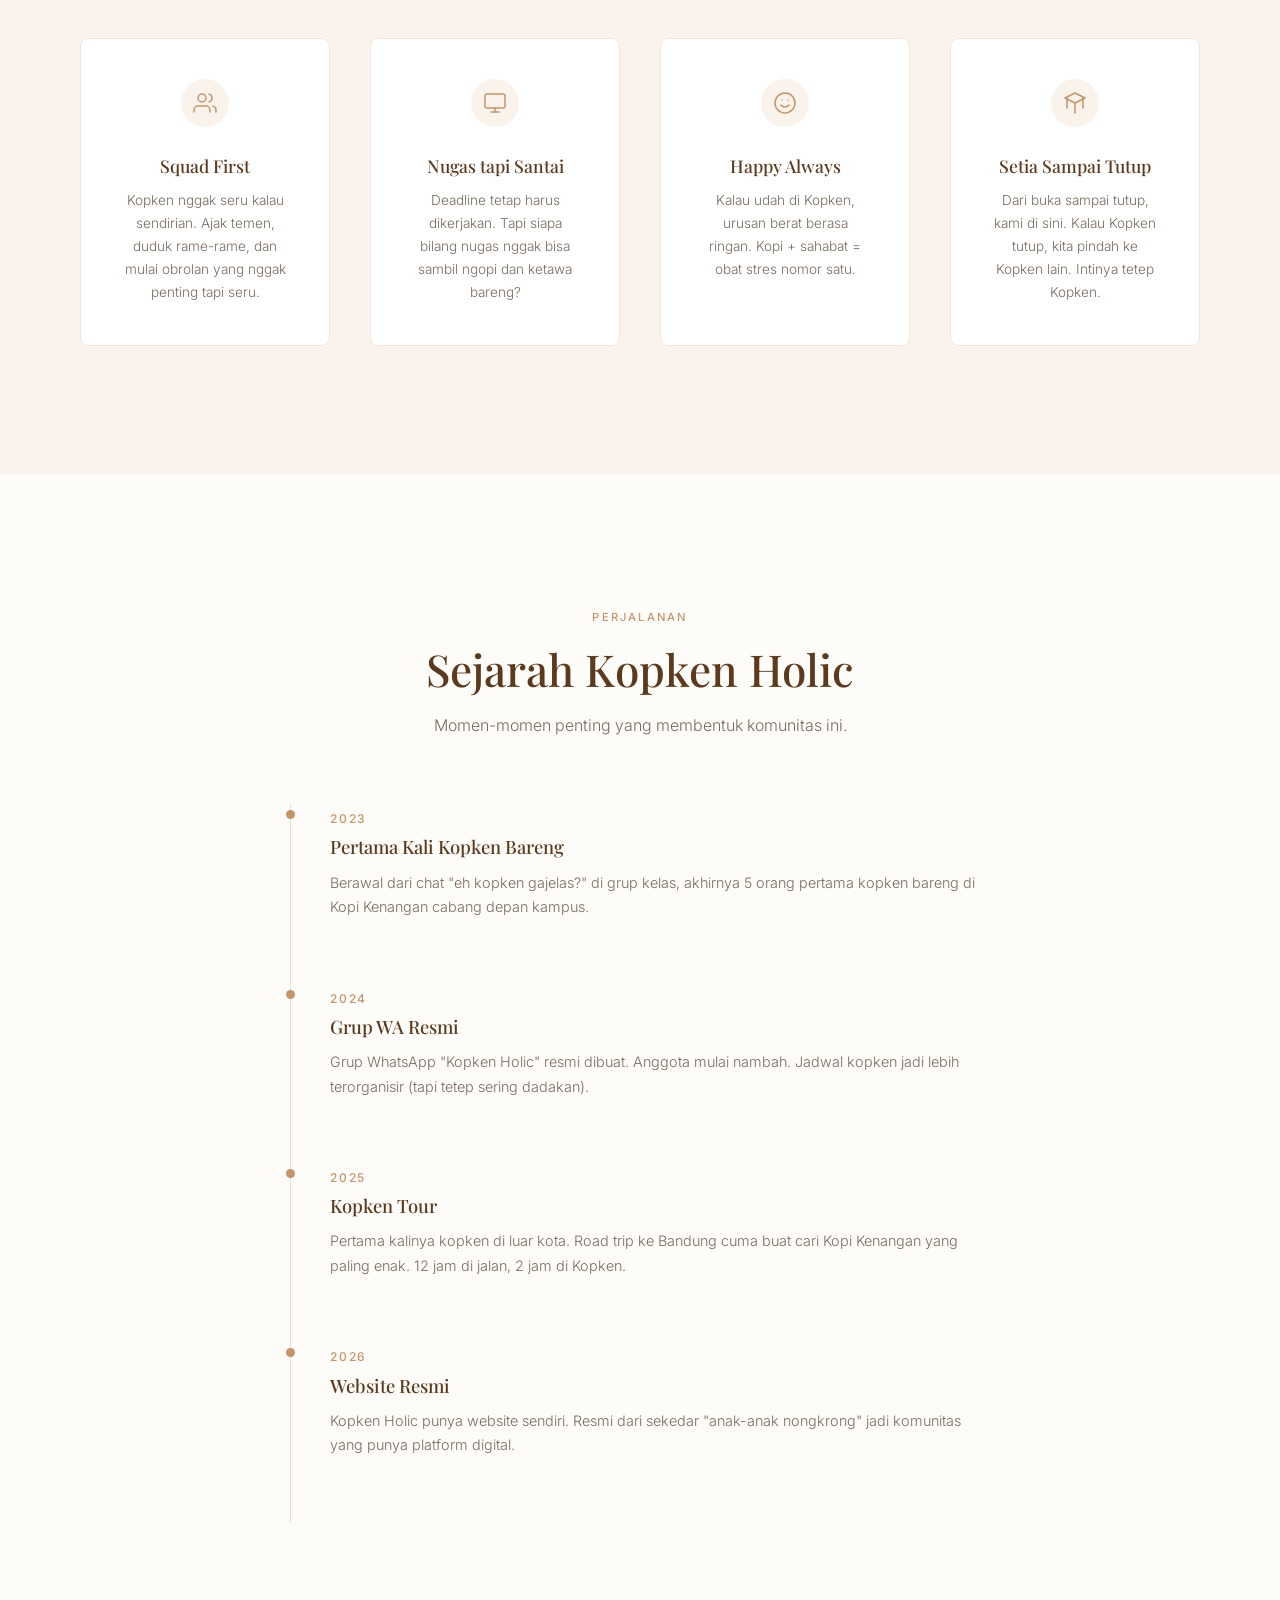
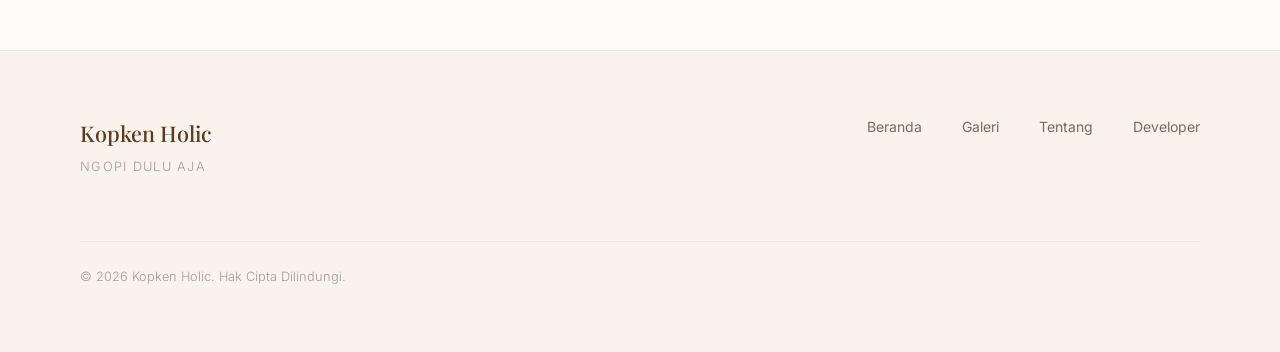
==== commit cee09cd5: "first commit" ====
--- a/pages/about.html
+++ b/pages/about.html
@@ -25,6 +25,8 @@
         <a href="gallery.html" class="nav-link">Galeri</a>
         <a href="about.html" class="nav-link active">Tentang</a>
         <a href="developer.html" class="nav-link">Developer</a>
+        <a href="login.html" class="nav-link nav-link--login">Masuk</a>
+        <a href="register.html" class="nav-link nav-link--register">Daftar</a>
       </nav>
     </div>
   </header>
--- a/css/style.css
+++ b/css/style.css
@@ -1534,3 +1534,521 @@
     grid-template-columns: 1fr;
   }
 }
+
+/* ========================================
+   Auth Pages (Login & Register)
+   ======================================== */
+.auth-wrapper {
+  min-height: 100vh;
+  display: flex;
+  align-items: center;
+  justify-content: center;
+  padding: calc(var(--nav-height) + var(--space-xl)) var(--space-lg) var(--space-xl);
+  position: relative;
+  overflow: hidden;
+  background-color: var(--color-bg);
+}
+
+.auth-wrapper::before {
+  content: '';
+  position: absolute;
+  top: -20%;
+  right: -10%;
+  width: 600px;
+  height: 600px;
+  background: radial-gradient(circle, rgba(196,149,106,0.08) 0%, transparent 70%);
+  pointer-events: none;
+}
+
+.auth-wrapper::after {
+  content: '';
+  position: absolute;
+  bottom: -10%;
+  left: -5%;
+  width: 500px;
+  height: 500px;
+  background: radial-gradient(circle, rgba(92,58,30,0.04) 0%, transparent 70%);
+  pointer-events: none;
+}
+
+.auth-container {
+  width: 100%;
+  max-width: 1080px;
+  display: grid;
+  grid-template-columns: 1fr 1fr;
+  gap: var(--space-xl);
+  align-items: center;
+  position: relative;
+  z-index: 2;
+}
+
+.auth-intro {
+  padding: var(--space-lg);
+}
+
+.auth-intro-badge {
+  display: inline-block;
+  font-size: 0.65rem;
+  font-weight: 500;
+  letter-spacing: 0.2em;
+  text-transform: uppercase;
+  color: var(--color-accent);
+  border: 1px solid var(--color-accent);
+  padding: 0.4rem 1.2rem;
+  border-radius: 2rem;
+  margin-bottom: var(--space-md);
+}
+
+.auth-intro-title {
+  font-family: var(--font-heading);
+  font-size: clamp(2rem, 4vw, 3rem);
+  font-weight: 500;
+  color: var(--color-primary);
+  line-height: 1.15;
+  margin-bottom: var(--space-sm);
+}
+
+.auth-intro-title em {
+  font-style: italic;
+  background: linear-gradient(135deg, var(--color-accent) 0%, var(--color-primary) 100%);
+  -webkit-background-clip: text;
+  -webkit-text-fill-color: transparent;
+  background-clip: text;
+}
+
+.auth-intro-desc {
+  font-size: 0.95rem;
+  font-weight: 300;
+  color: var(--color-text-light);
+  line-height: 1.8;
+  margin-bottom: var(--space-lg);
+  max-width: 440px;
+}
+
+.auth-demo-box {
+  background: var(--color-bg-warm);
+  border: 1px solid var(--color-border-light);
+  border-radius: 8px;
+  padding: var(--space-md);
+}
+
+.auth-demo-label {
+  font-size: 0.7rem;
+  font-weight: 600;
+  letter-spacing: 0.12em;
+  text-transform: uppercase;
+  color: var(--color-accent);
+  margin-bottom: 0.75rem;
+  display: flex;
+  align-items: center;
+  gap: 0.4rem;
+}
+
+.auth-demo-list {
+  display: flex;
+  flex-direction: column;
+  gap: 0.6rem;
+}
+
+.auth-demo-item {
+  display: flex;
+  align-items: center;
+  justify-content: space-between;
+  background: var(--color-bg-card);
+  border: 1px solid var(--color-border-light);
+  border-radius: 6px;
+  padding: 0.65rem 0.85rem;
+  font-size: 0.85rem;
+}
+
+.auth-demo-user {
+  display: flex;
+  align-items: center;
+  gap: 0.6rem;
+  font-weight: 500;
+  color: var(--color-primary);
+}
+
+.auth-demo-avatar {
+  width: 28px;
+  height: 28px;
+  border-radius: 50%;
+  background: var(--color-primary);
+  color: var(--color-bg);
+  display: flex;
+  align-items: center;
+  justify-content: center;
+  font-size: 0.7rem;
+  font-weight: 600;
+}
+
+.auth-demo-pass {
+  font-family: monospace;
+  font-size: 0.8rem;
+  color: var(--color-text-muted);
+  background: var(--color-bg-warm);
+  padding: 0.2rem 0.5rem;
+  border-radius: 4px;
+  border: 1px dashed var(--color-border);
+}
+
+.auth-card {
+  background: var(--color-bg-card);
+  border: 1px solid var(--color-border-light);
+  border-radius: 12px;
+  padding: var(--space-lg);
+  box-shadow: 0 20px 60px rgba(92,58,30,0.08);
+  position: relative;
+}
+
+.auth-card-header {
+  text-align: center;
+  margin-bottom: var(--space-lg);
+}
+
+.auth-card-label {
+  display: inline-block;
+  font-size: 0.65rem;
+  font-weight: 500;
+  letter-spacing: 0.2em;
+  text-transform: uppercase;
+  color: var(--color-accent);
+  margin-bottom: 0.6rem;
+}
+
+.auth-card-title {
+  font-family: var(--font-heading);
+  font-size: 1.75rem;
+  font-weight: 500;
+  color: var(--color-primary);
+  margin-bottom: 0.4rem;
+}
+
+.auth-card-desc {
+  font-size: 0.875rem;
+  font-weight: 300;
+  color: var(--color-text-light);
+  line-height: 1.6;
+}
+
+.auth-form {
+  display: flex;
+  flex-direction: column;
+  gap: var(--space-sm);
+}
+
+.auth-field {
+  display: flex;
+  flex-direction: column;
+  gap: 0.4rem;
+}
+
+.auth-field label {
+  font-size: 0.8rem;
+  font-weight: 500;
+  color: var(--color-text);
+  letter-spacing: 0.02em;
+}
+
+.auth-field input {
+  width: 100%;
+  padding: 0.85rem 1rem;
+  font-family: var(--font-body);
+  font-size: 0.9rem;
+  color: var(--color-text);
+  background: var(--color-bg);
+  border: 1px solid var(--color-border);
+  border-radius: 6px;
+  outline: none;
+  transition: border-color var(--transition), box-shadow var(--transition), background var(--transition);
+}
+
+.auth-field input::placeholder {
+  color: var(--color-text-muted);
+  font-weight: 300;
+}
+
+.auth-field input:focus {
+  border-color: var(--color-accent);
+  box-shadow: 0 0 0 3px rgba(196,149,106,0.15);
+  background: var(--color-bg-card);
+}
+
+.auth-field input.input-error {
+  border-color: #C0392B;
+  box-shadow: 0 0 0 3px rgba(192,57,43,0.08);
+}
+
+.auth-field-row {
+  display: flex;
+  align-items: center;
+  justify-content: space-between;
+  margin-top: 0.15rem;
+}
+
+.auth-checkbox {
+  display: flex;
+  align-items: center;
+  gap: 0.4rem;
+  font-size: 0.8rem;
+  color: var(--color-text-light);
+  cursor: pointer;
+}
+
+.auth-checkbox input {
+  width: 14px;
+  height: 14px;
+  accent-color: var(--color-primary);
+}
+
+.auth-link-small {
+  font-size: 0.8rem;
+  color: var(--color-accent);
+  transition: color var(--transition);
+}
+
+.auth-link-small:hover {
+  color: var(--color-primary);
+}
+
+.auth-error {
+  display: none;
+  align-items: center;
+  gap: 0.5rem;
+  background: #FDF0EF;
+  border: 1px solid #F5C6C1;
+  color: #8B2E24;
+  font-size: 0.82rem;
+  padding: 0.7rem 0.9rem;
+  border-radius: 6px;
+  line-height: 1.5;
+}
+
+.auth-error.show {
+  display: flex;
+}
+
+.auth-success {
+  display: none;
+  align-items: center;
+  gap: 0.5rem;
+  background: #EFF8F0;
+  border: 1px solid #C5E6C8;
+  color: #2E6B32;
+  font-size: 0.82rem;
+  padding: 0.7rem 0.9rem;
+  border-radius: 6px;
+}
+
+.auth-success.show {
+  display: flex;
+}
+
+.btn-auth {
+  width: 100%;
+  margin-top: 0.4rem;
+  padding: 0.95rem 1.5rem;
+  font-size: 0.9rem;
+  letter-spacing: 0.04em;
+  border-radius: 6px;
+}
+
+.btn-auth:active {
+  transform: scale(0.99);
+}
+
+.auth-divider {
+  display: flex;
+  align-items: center;
+  gap: var(--space-sm);
+  margin: var(--space-sm) 0 0;
+  font-size: 0.75rem;
+  color: var(--color-text-muted);
+  text-transform: uppercase;
+  letter-spacing: 0.08em;
+}
+
+.auth-divider::before,
+.auth-divider::after {
+  content: '';
+  flex: 1;
+  height: 1px;
+  background: var(--color-border-light);
+}
+
+.auth-alt {
+  text-align: center;
+  font-size: 0.85rem;
+  color: var(--color-text-light);
+  font-weight: 300;
+}
+
+.auth-alt a {
+  color: var(--color-primary);
+  font-weight: 500;
+  text-decoration: underline;
+  text-underline-offset: 3px;
+  text-decoration-color: var(--color-accent-light);
+  transition: color var(--transition);
+}
+
+.auth-alt a:hover {
+  color: var(--color-accent);
+}
+
+.nav-link--login {
+  padding: 0.5rem 1.25rem !important;
+  border: 1px solid var(--color-border);
+  border-radius: 4px;
+  font-weight: 500 !important;
+}
+
+.nav-link--login::after {
+  display: none !important;
+}
+
+.nav-link--login:hover {
+  border-color: var(--color-primary);
+  background: var(--color-primary);
+  color: var(--color-bg) !important;
+}
+
+.nav-link--register {
+  padding: 0.5rem 1.25rem !important;
+  background: var(--color-primary);
+  color: var(--color-bg) !important;
+  border: 1px solid var(--color-primary);
+  border-radius: 4px;
+}
+
+.nav-link--register::after {
+  display: none !important;
+}
+
+.nav-link--register:hover {
+  background: var(--color-primary-light);
+  border-color: var(--color-primary-light);
+}
+
+/* Modal / Popup */
+.modal-overlay {
+  position: fixed;
+  inset: 0;
+  background: rgba(61,43,31,0.45);
+  backdrop-filter: blur(8px);
+  -webkit-backdrop-filter: blur(8px);
+  display: flex;
+  align-items: center;
+  justify-content: center;
+  z-index: 9999;
+  padding: var(--space-lg);
+  opacity: 0;
+  visibility: hidden;
+  transition: opacity 0.35s ease, visibility 0.35s ease;
+}
+
+.modal-overlay.open {
+  opacity: 1;
+  visibility: visible;
+}
+
+.modal-box {
+  background: var(--color-bg-card);
+  border-radius: 12px;
+  max-width: 480px;
+  width: 100%;
+  padding: var(--space-lg);
+  text-align: center;
+  box-shadow: 0 30px 80px rgba(61,43,31,0.2);
+  transform: translateY(16px) scale(0.98);
+  transition: transform 0.4s cubic-bezier(0.16,1,0.3,1);
+  position: relative;
+  overflow: hidden;
+}
+
+.modal-overlay.open .modal-box {
+  transform: translateY(0) scale(1);
+}
+
+.modal-box::before {
+  content: '';
+  position: absolute;
+  top: 0;
+  left: 0;
+  right: 0;
+  height: 3px;
+  background: linear-gradient(90deg, var(--color-accent), var(--color-primary));
+}
+
+.modal-icon {
+  width: 64px;
+  height: 64px;
+  margin: 0 auto var(--space-md);
+  border-radius: 50%;
+  background: var(--color-bg-warm);
+  display: flex;
+  align-items: center;
+  justify-content: center;
+  color: var(--color-accent);
+}
+
+.modal-icon.success {
+  background: #EFF8F0;
+  color: #2E6B32;
+}
+
+.modal-title {
+  font-family: var(--font-heading);
+  font-size: 1.4rem;
+  font-weight: 500;
+  color: var(--color-primary);
+  margin-bottom: 0.5rem;
+}
+
+.modal-desc {
+  font-size: 0.9rem;
+  font-weight: 300;
+  color: var(--color-text-light);
+  line-height: 1.7;
+  margin-bottom: var(--space-md);
+}
+
+.modal-desc strong {
+  font-weight: 500;
+  color: var(--color-text);
+}
+
+.modal-actions {
+  display: flex;
+  gap: var(--space-sm);
+  justify-content: center;
+}
+
+.modal-actions .btn {
+  min-width: 140px;
+}
+
+@media (max-width: 900px) {
+  .auth-container {
+    grid-template-columns: 1fr;
+    max-width: 480px;
+  }
+  .auth-intro {
+    text-align: center;
+    padding: 0;
+  }
+  .auth-intro-desc {
+    margin-left: auto;
+    margin-right: auto;
+  }
+}
+
+@media (max-width: 768px) {
+  .nav-menu .nav-link--login,
+  .nav-menu .nav-link--register {
+    width: 100%;
+    text-align: center;
+    justify-content: center;
+    margin-top: 0.5rem;
+  }
+}
